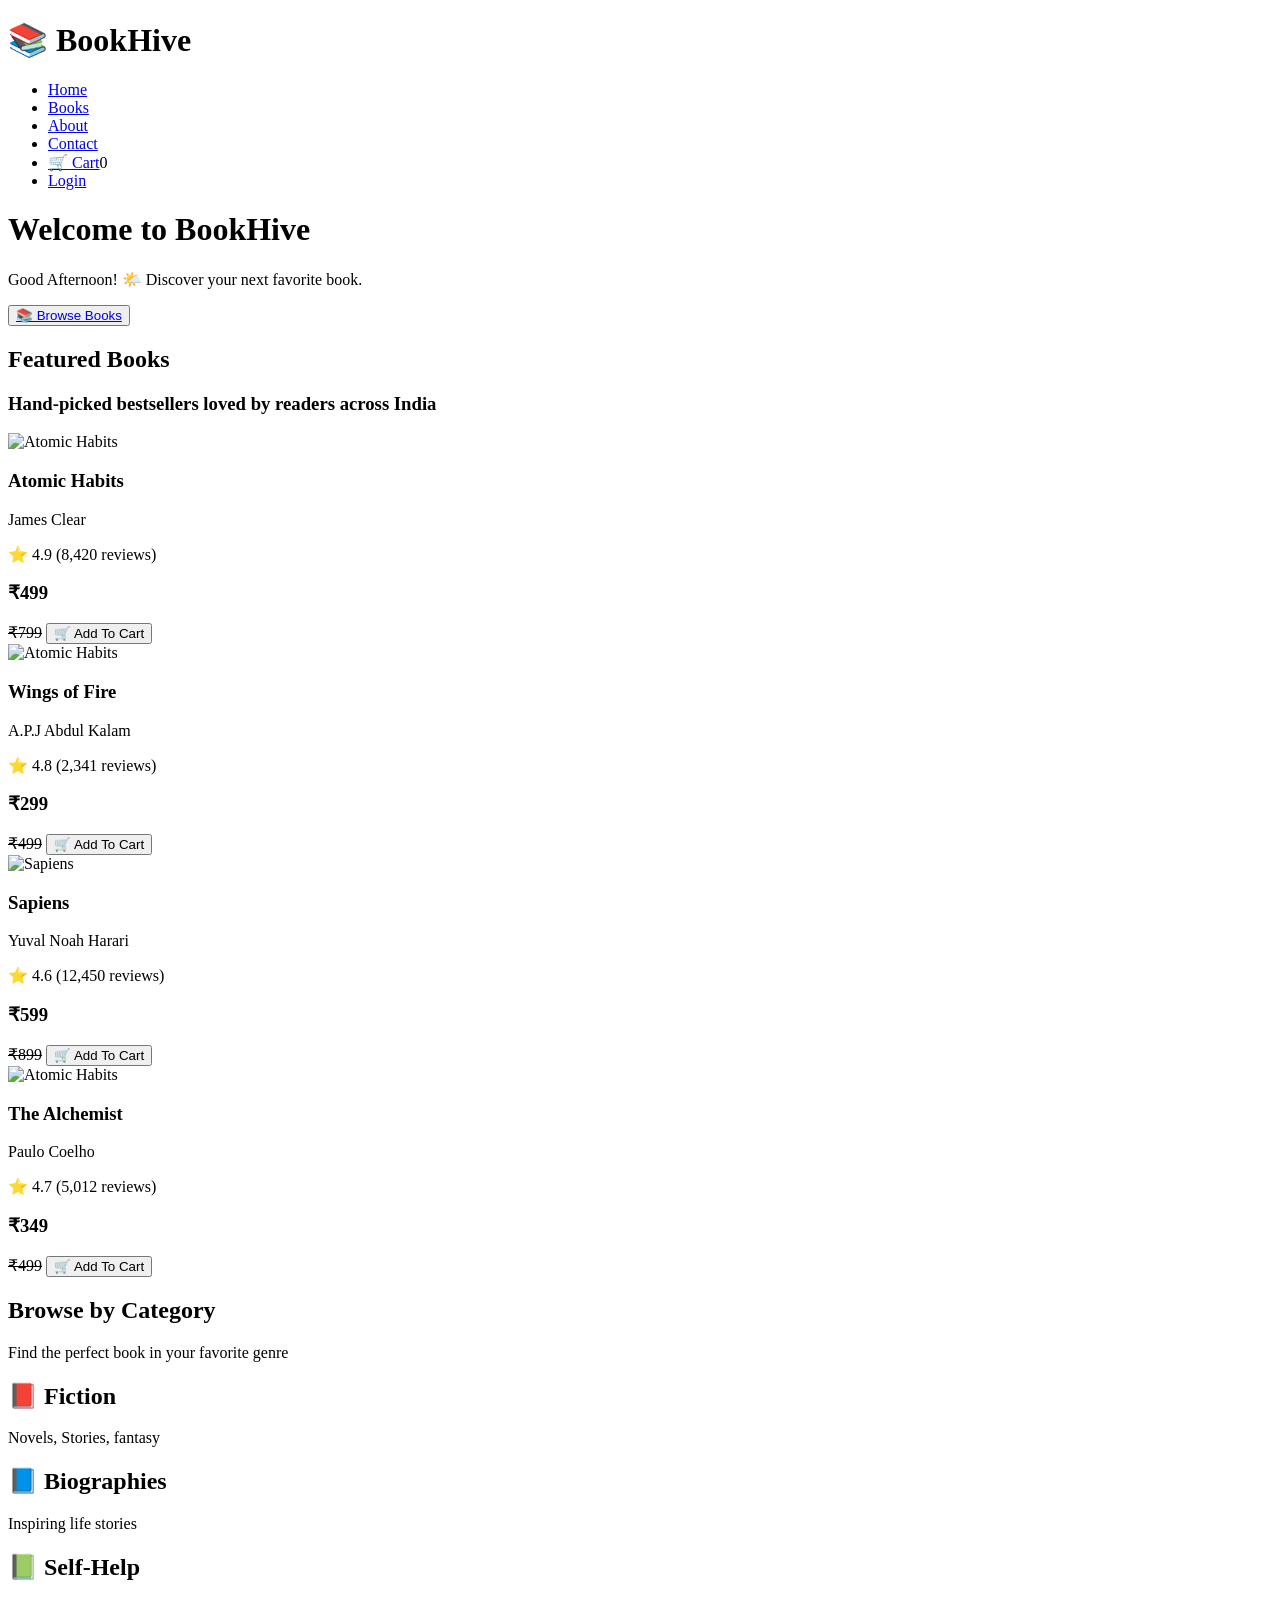
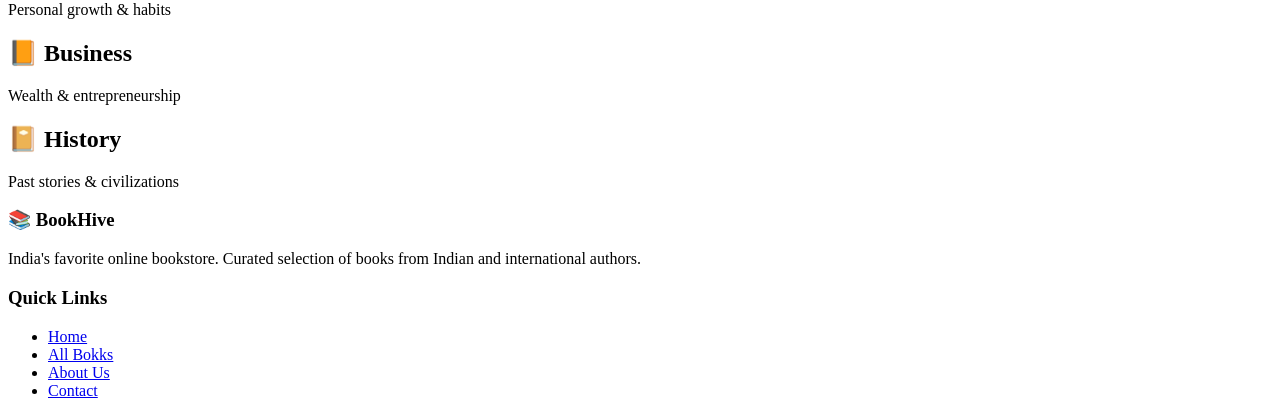
==== index.html @ 74db82c6 "Bookhive" ====
<!DOCTYPE html>
<html lang="en">
<head>
    <meta charset="UTF-8">
    <meta name="viewport" content="width=device-width, initial-scale=1.0">
    <title>Document</title>

    <link rel="stylesheet" href="style.css">
</head>
<body>
    <div class="navbar">
        <header>
    <h1>📚 BookHive</h1>
    <nav>
        <ul>
            <li><a href="#Home">Home</a></li>
            <li><a href="./books.html">Books</a></li>
            <li><a href="./about.html">About</a></li>
            <li><a href="./contact.html">Contact</a></li>
            <li><a href="./cart.html">🛒 Cart</a><span id="cart">0</span></li>
            <li><a href="./login.html">Login</a></li>
        </ul>
    </nav>
    </header>
    </div>

    <main>
        <div>
        <h1 class="mainheading">Welcome to BookHive</h1>
        <p class="mainheading">Good Afternoon! 🌤️ Discover your next favorite book.</p>
        <button class="browse"><a href="./books.html">📚 Browse Books</a></button>
        </div>

        <div class="feature">
            <h2 class="heading">Featured Books</h2>
            <h3 class="sum">Hand-picked bestsellers loved by readers across India</h3>

            <div class="AtomicHabit">
                <img src="https://images.pexels.com/photos/29280272/pexels-photo-29280272.jpeg" alt="Atomic Habits">
                <h3 class="heading">Atomic Habits</h3>
                <p class="sum">James Clear</p>
                <p class="rate">⭐ 4.9 (8,420 reviews)</p>
                <h3 class="sum">₹499</h3><del>₹799</del>
                <button class="addtocart">🛒 Add To Cart </button>
            </div>

            <div class="WingsofFire">
                <img src="https://m.media-amazon.com/images/I/71V46+-55yL._SY342_.jpg" alt="Atomic Habits">
                <h3 class="heading">Wings of Fire</h3>
                <p class="sum">A.P.J Abdul Kalam</p>
                <p class="rate">⭐ 4.8 (2,341 reviews)</p>
                <h3 class="sum">₹299</h3><del>₹499</del>
                <button class="addtocart">🛒 Add To Cart </button>
            </div>

            <div class="sapiens">
                <img src="https://images.pexels.com/photos/6543271/pexels-photo-6543271.jpeg" alt="Sapiens">
                <h3 class="heading">Sapiens</h3>
                <p class="sum">Yuval Noah Harari</p>
                <p class="rate">⭐ 4.6 (12,450 reviews)</p>
                <h3 class="sum">₹599</h3><del>₹899</del>
                <button class="addtocart">🛒 Add To Cart </button>
            </div>

            <div class="alchemist">
                <img src="https://images.pexels.com/photos/7945791/pexels-photo-7945791.jpeg" alt="Atomic Habits">
                <h3 class="heading">The Alchemist</h3>
                <p class="sum">Paulo Coelho</p>
                <p class="rate">⭐ 4.7 (5,012 reviews)</p>
                <h3 class="sum">₹349</h3><del>₹499</del>
                <button class="addtocart">🛒 Add To Cart </button>
            </div>
        </div>

        <div class="category">
            <h2 class="heading">Browse by Category</h2>
            <p class="sum">Find the perfect book in your favorite genre</p>

            <div class="cat">
                <h2 class="heading">📕 Fiction</h2>
                <p class="sum">Novels, Stories, fantasy</p>
            </div>

            <div class="cat">
                <h2 class="heading">📘 Biographies</h2>
                <p class="sum">Inspiring life stories</p>
            </div>

            <div class="cat">
                <h2 class="heading">📗 Self-Help</h2>
                <p class="sum">Personal growth & habits</p>
            </div>

            <div class="cat">
                <h2 class="heading">📙 Business</h2>
                <p class="sum">Wealth & entrepreneurship</p>
            </div>

            <div class="cat">
                <h2 class="heading">📔 History</h2>
                <p class="sum">Past stories & civilizations</p>
            </div>
        </div>

        <div class="quick">
            <div>
            <h3 class="lastheading">📚 BookHive</h3>
            <p class="lastsum">India's favorite online bookstore. Curated selection of books from Indian and international authors.</p>
            </div>

            <div>
                <h3 class="lastheading">Quick Links</h3>
                <ul>
                    <li><a href="#home">Home</a></li>
                    <li><a href="./books.html">All Bokks</a></li>
                    <li><a href="./about.html">About Us</a></li>
                    <li><a href="./contact.html">Contact</a></li>
                </ul>
            </div>
        </div>
    </main>


</body>
</html>
---- style.css ----
.feature img{
    height: 200px;
    width: 200px;
}
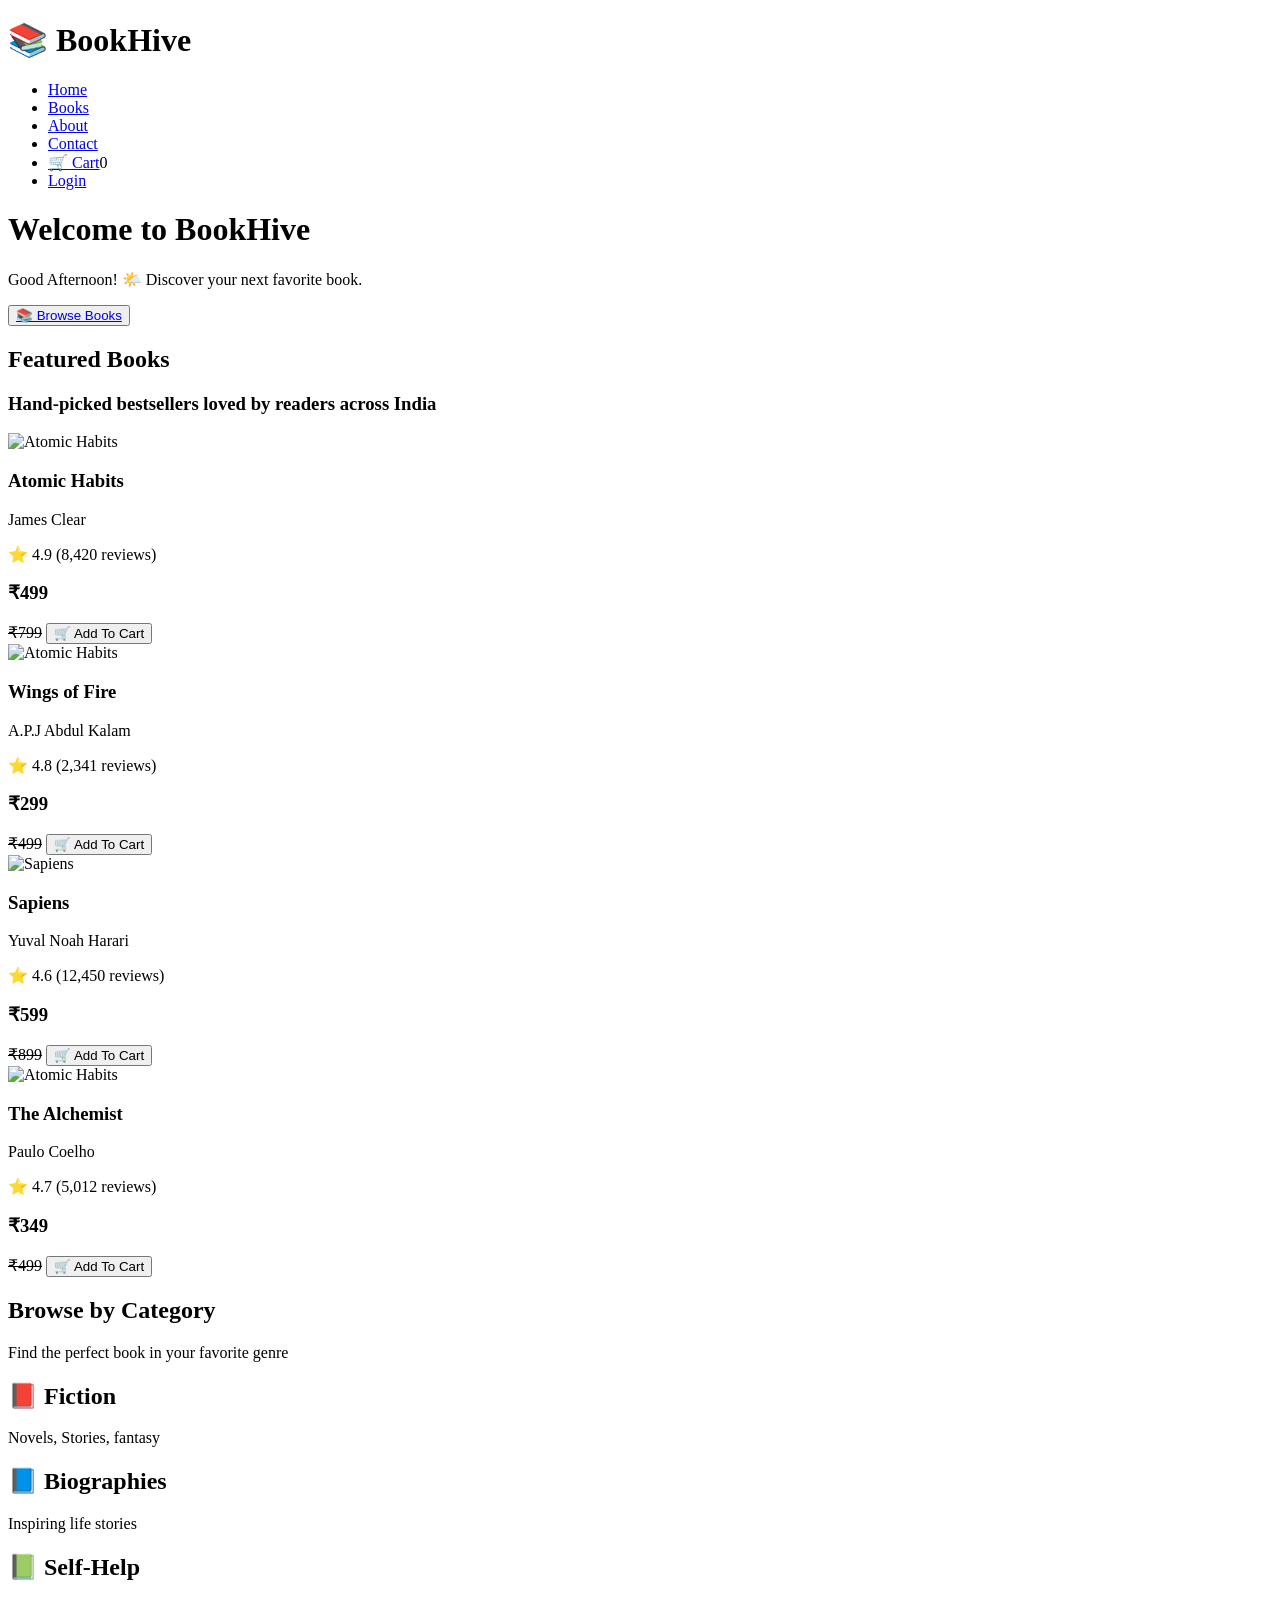
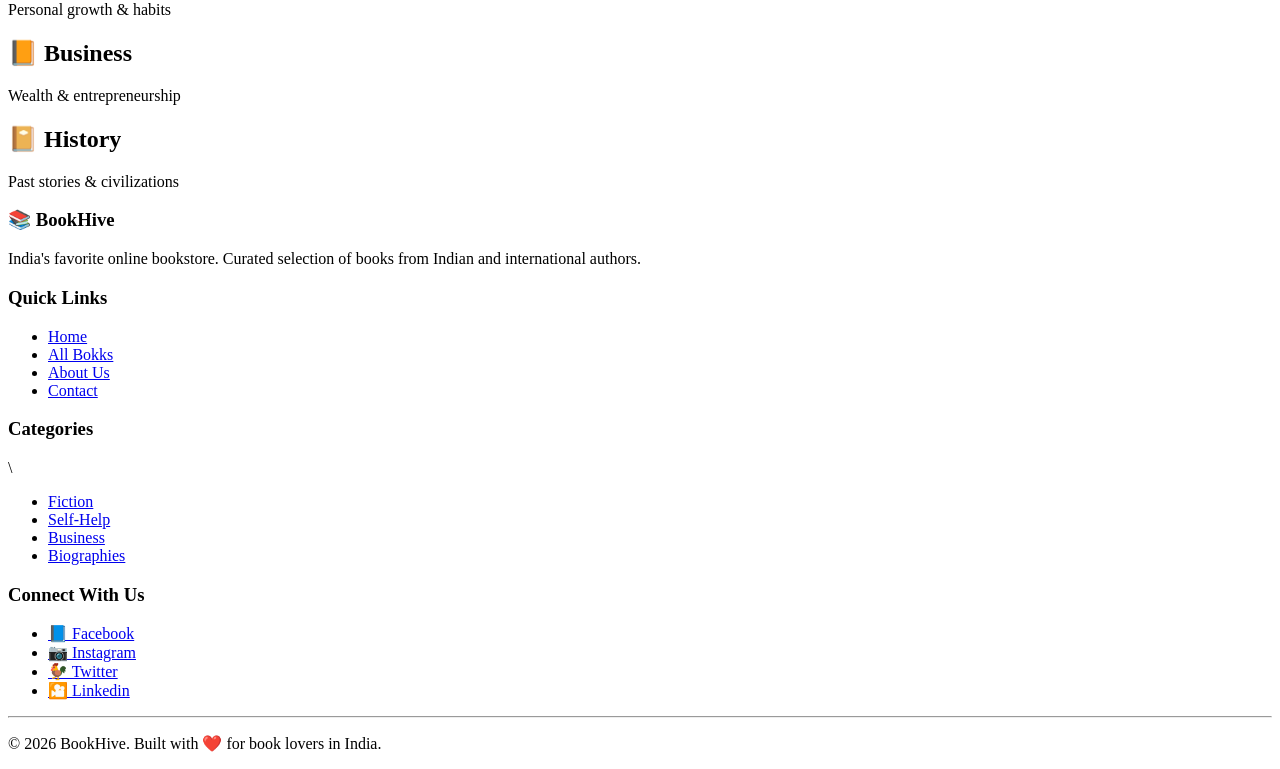
==== commit 25ee9cb5: "HTML" ====
--- a/index.html
+++ b/index.html
@@ -9,11 +9,11 @@
 </head>
 <body>
     <div class="navbar">
-        <header>
+    <header>
     <h1>📚 BookHive</h1>
     <nav>
         <ul>
-            <li><a href="#Home">Home</a></li>
+            <li><a href="./index.html">Home</a></li>
             <li><a href="./books.html">Books</a></li>
             <li><a href="./about.html">About</a></li>
             <li><a href="./contact.html">Contact</a></li>
@@ -25,7 +25,8 @@
     </div>
 
     <main>
-        <div>
+        <div class="half">
+        <div class="book1">
         <h1 class="mainheading">Welcome to BookHive</h1>
         <p class="mainheading">Good Afternoon! 🌤️ Discover your next favorite book.</p>
         <button class="browse"><a href="./books.html">📚 Browse Books</a></button>
@@ -105,20 +106,46 @@
         <div class="quick">
             <div>
             <h3 class="lastheading">📚 BookHive</h3>
-            <p class="lastsum">India's favorite online bookstore. Curated selection of books from Indian and international authors.</p>
+            <p class="mainheading">India's favorite online bookstore. Curated selection of books from Indian and international authors.</p>
             </div>
 
             <div>
                 <h3 class="lastheading">Quick Links</h3>
-                <ul>
-                    <li><a href="#home">Home</a></li>
+                <ul class="mainheading">
+                    <li><a href="./index.html">Home</a></li>
                     <li><a href="./books.html">All Bokks</a></li>
                     <li><a href="./about.html">About Us</a></li>
                     <li><a href="./contact.html">Contact</a></li>
                 </ul>
             </div>
+
+            <div>
+                <h3 class="lastheading">Categories</h3>\
+                <ul class="mainheading">
+                    <li><a href="./books.html">Fiction</a></li>
+                    <li><a href="./books.html">Self-Help</a></li>
+                    <li><a href="./books.html">Business</a></li>
+                    <li><a href="./books.html">Biographies</a></li>
+                </ul>
+            </div>
+
+            <div class="socialmedia">
+                <h3 class="lastheading">Connect With Us</h3>
+                <ul class="mainheading">
+                    <li><a href="#home">📘 Facebook</a></li>
+                    <li><a href="#home">📷 Instagram</a></li>
+                    <li><a href="#home">🐓 Twitter</a></li>
+                    <li><a href="#home">🎦 Linkedin</a></li>
+                </ul>
+            </div>
+        </div>
         </div>
     </main>
+
+    <hr>
+    <footer>
+       <p class="mainheading">&copy; 2026 BookHive. Built with ❤️ for book lovers in India.</p>
+    </footer>
 
 
 </body>
--- a/style.css
+++ b/style.css
@@ -1,4 +1,9 @@
 .feature img{
     height: 200px;
     width: 200px;
+}
+
+.searchbooks img{
+    height: 200px;
+    width: 200px;
 }
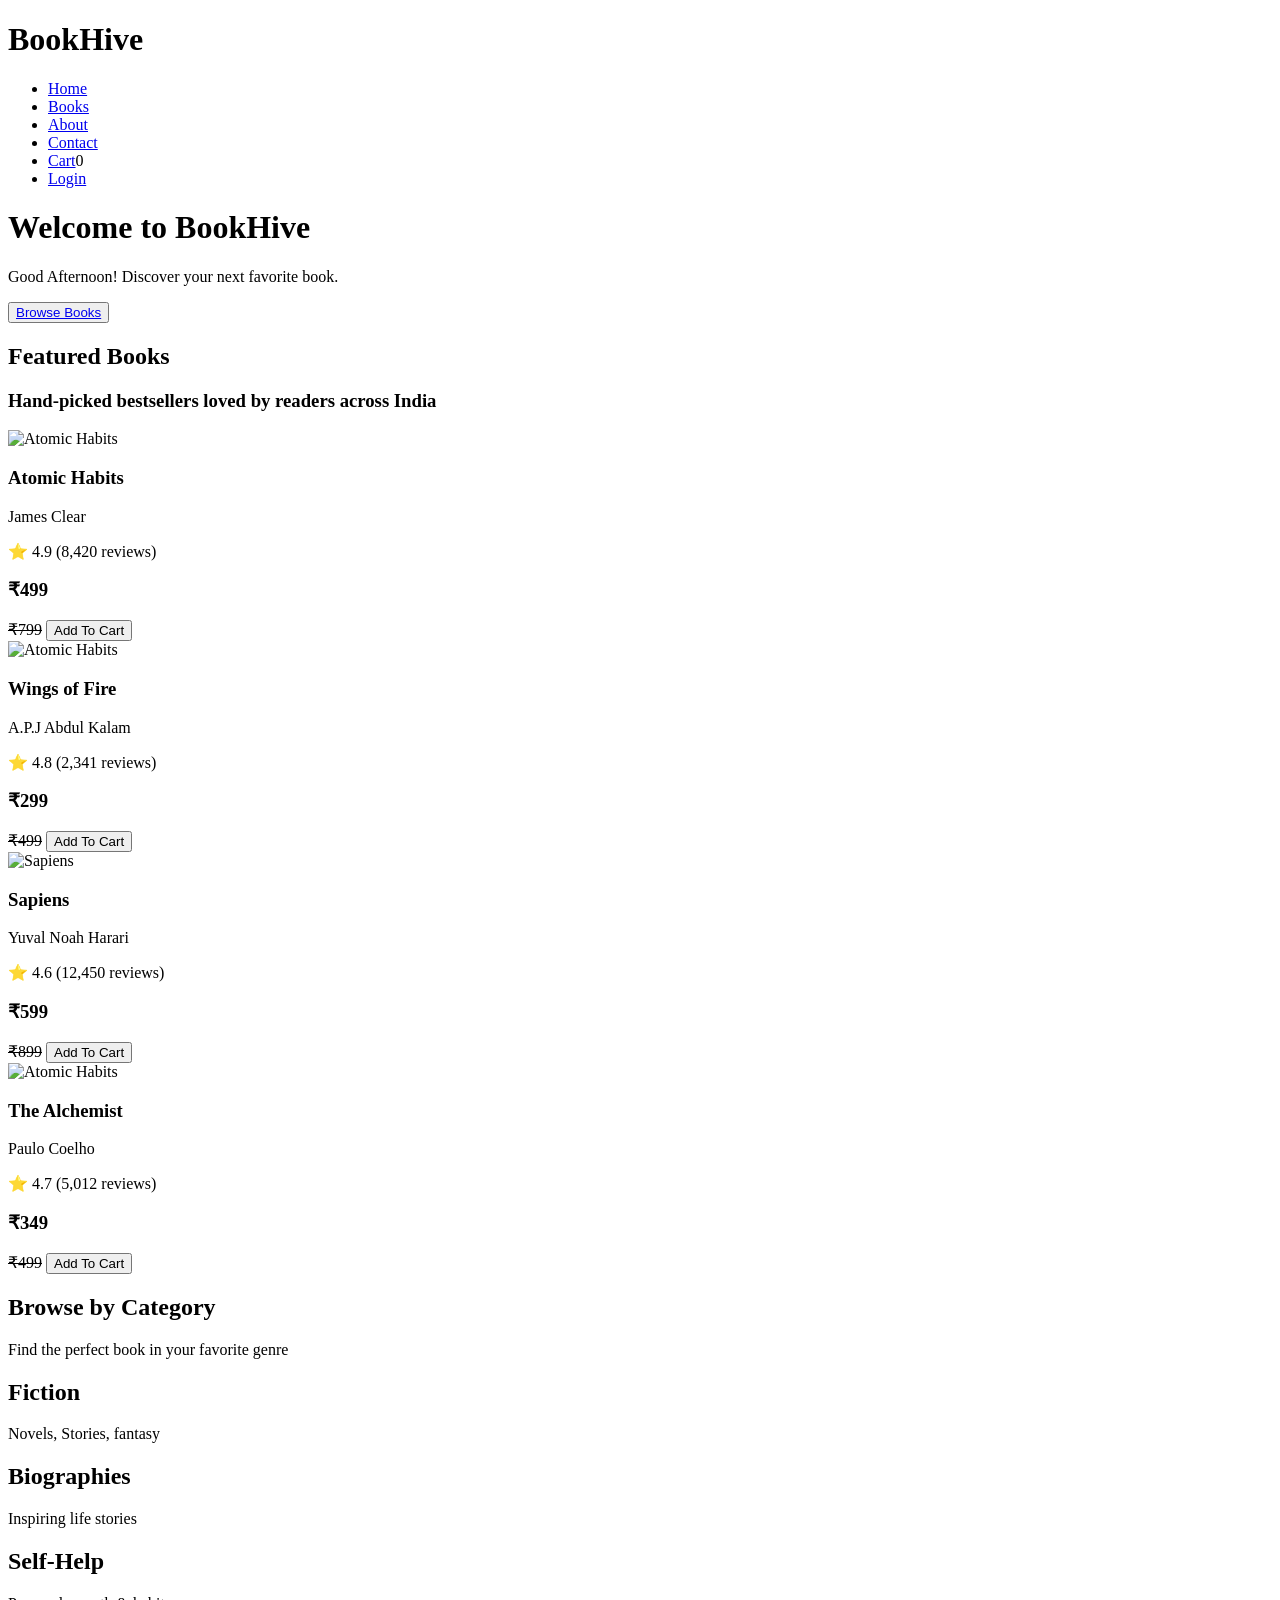
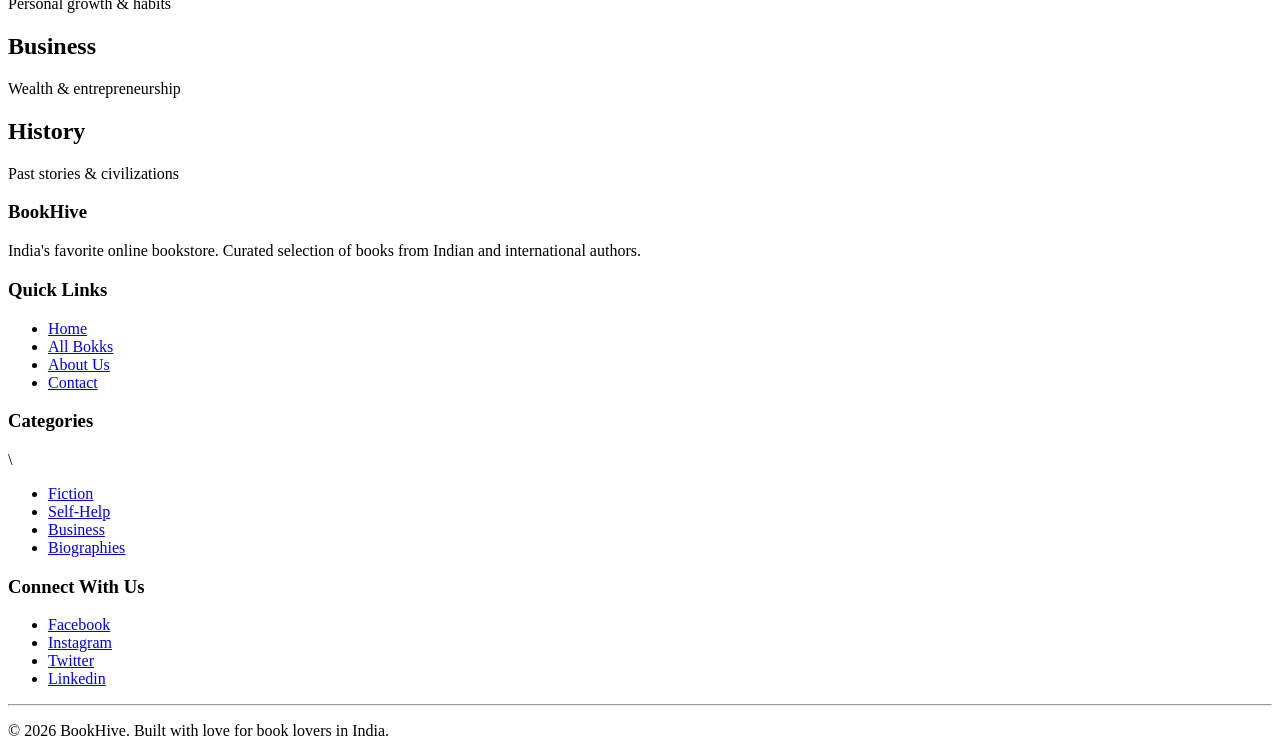
==== commit bbe967e3: "HTML" ====
--- a/index.html
+++ b/index.html
@@ -10,14 +10,14 @@
 <body>
     <div class="navbar">
     <header>
-    <h1>📚 BookHive</h1>
+    <h1>BookHive</h1>
     <nav>
         <ul>
             <li><a href="./index.html">Home</a></li>
             <li><a href="./books.html">Books</a></li>
             <li><a href="./about.html">About</a></li>
             <li><a href="./contact.html">Contact</a></li>
-            <li><a href="./cart.html">🛒 Cart</a><span id="cart">0</span></li>
+            <li><a href="./cart.html">Cart</a><span id="cart">0</span></li>
             <li><a href="./login.html">Login</a></li>
         </ul>
     </nav>
@@ -28,8 +28,8 @@
         <div class="half">
         <div class="book1">
         <h1 class="mainheading">Welcome to BookHive</h1>
-        <p class="mainheading">Good Afternoon! 🌤️ Discover your next favorite book.</p>
-        <button class="browse"><a href="./books.html">📚 Browse Books</a></button>
+        <p class="mainheading">Good Afternoon! Discover your next favorite book.</p>
+        <button class="browse"><a href="./books.html">Browse Books</a></button>
         </div>
 
         <div class="feature">
@@ -42,7 +42,7 @@
                 <p class="sum">James Clear</p>
                 <p class="rate">⭐ 4.9 (8,420 reviews)</p>
                 <h3 class="sum">₹499</h3><del>₹799</del>
-                <button class="addtocart">🛒 Add To Cart </button>
+                <button class="addtocart">Add To Cart </button>
             </div>
 
             <div class="WingsofFire">
@@ -51,7 +51,7 @@
                 <p class="sum">A.P.J Abdul Kalam</p>
                 <p class="rate">⭐ 4.8 (2,341 reviews)</p>
                 <h3 class="sum">₹299</h3><del>₹499</del>
-                <button class="addtocart">🛒 Add To Cart </button>
+                <button class="addtocart">Add To Cart </button>
             </div>
 
             <div class="sapiens">
@@ -60,7 +60,7 @@
                 <p class="sum">Yuval Noah Harari</p>
                 <p class="rate">⭐ 4.6 (12,450 reviews)</p>
                 <h3 class="sum">₹599</h3><del>₹899</del>
-                <button class="addtocart">🛒 Add To Cart </button>
+                <button class="addtocart">Add To Cart </button>
             </div>
 
             <div class="alchemist">
@@ -69,7 +69,7 @@
                 <p class="sum">Paulo Coelho</p>
                 <p class="rate">⭐ 4.7 (5,012 reviews)</p>
                 <h3 class="sum">₹349</h3><del>₹499</del>
-                <button class="addtocart">🛒 Add To Cart </button>
+                <button class="addtocart">Add To Cart </button>
             </div>
         </div>
 
@@ -78,34 +78,34 @@
             <p class="sum">Find the perfect book in your favorite genre</p>
 
             <div class="cat">
-                <h2 class="heading">📕 Fiction</h2>
+                <h2 class="heading">Fiction</h2>
                 <p class="sum">Novels, Stories, fantasy</p>
             </div>
 
             <div class="cat">
-                <h2 class="heading">📘 Biographies</h2>
+                <h2 class="heading">Biographies</h2>
                 <p class="sum">Inspiring life stories</p>
             </div>
 
             <div class="cat">
-                <h2 class="heading">📗 Self-Help</h2>
+                <h2 class="heading">Self-Help</h2>
                 <p class="sum">Personal growth & habits</p>
             </div>
 
             <div class="cat">
-                <h2 class="heading">📙 Business</h2>
+                <h2 class="heading">Business</h2>
                 <p class="sum">Wealth & entrepreneurship</p>
             </div>
 
             <div class="cat">
-                <h2 class="heading">📔 History</h2>
+                <h2 class="heading">History</h2>
                 <p class="sum">Past stories & civilizations</p>
             </div>
         </div>
 
         <div class="quick">
             <div>
-            <h3 class="lastheading">📚 BookHive</h3>
+            <h3 class="lastheading">BookHive</h3>
             <p class="mainheading">India's favorite online bookstore. Curated selection of books from Indian and international authors.</p>
             </div>
 
@@ -132,10 +132,10 @@
             <div class="socialmedia">
                 <h3 class="lastheading">Connect With Us</h3>
                 <ul class="mainheading">
-                    <li><a href="#home">📘 Facebook</a></li>
-                    <li><a href="#home">📷 Instagram</a></li>
-                    <li><a href="#home">🐓 Twitter</a></li>
-                    <li><a href="#home">🎦 Linkedin</a></li>
+                    <li><a href="./index.html">Facebook</a></li>
+                    <li><a href="./index.html">Instagram</a></li>
+                    <li><a href="./index.html">Twitter</a></li>
+                    <li><a href="./index.html">Linkedin</a></li>
                 </ul>
             </div>
         </div>
@@ -144,7 +144,7 @@
 
     <hr>
     <footer>
-       <p class="mainheading">&copy; 2026 BookHive. Built with ❤️ for book lovers in India.</p>
+       <p class="mainheading">&copy; 2026 BookHive. Built with love for book lovers in India.</p>
     </footer>
 
 
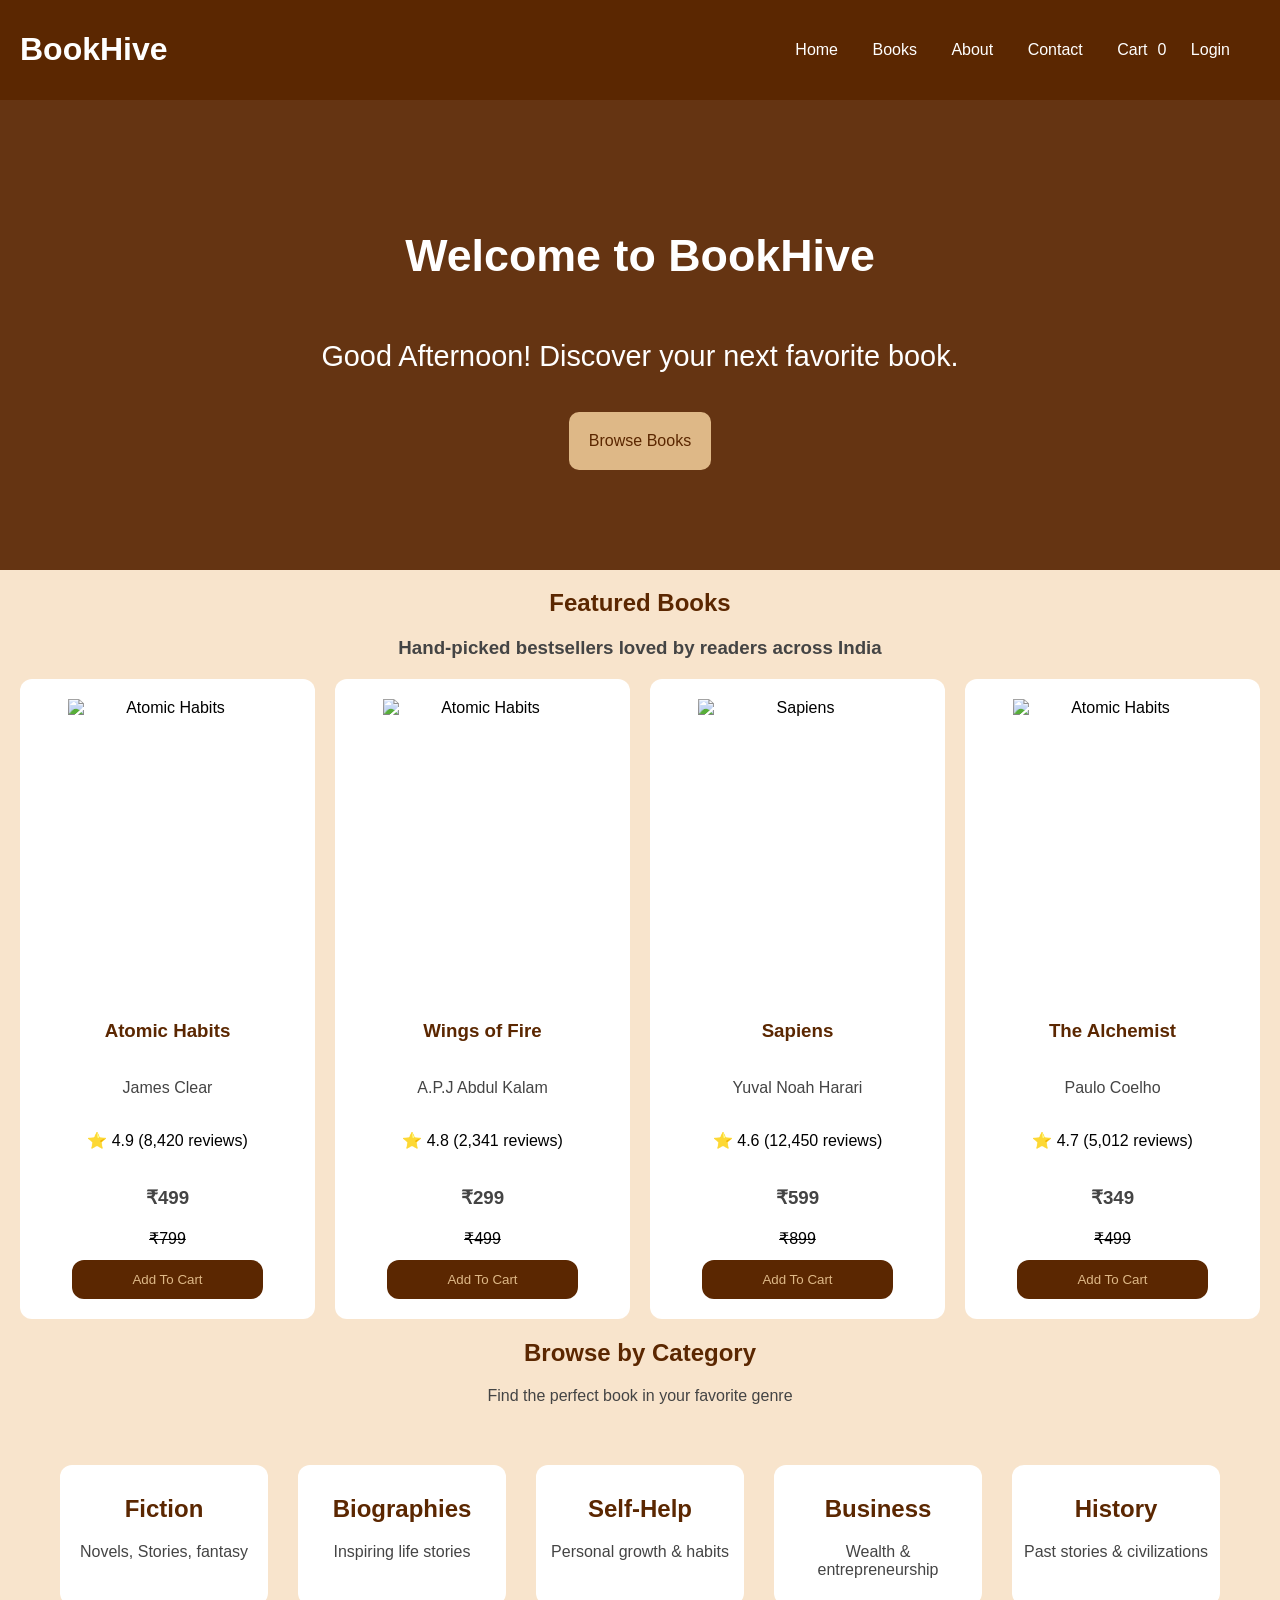
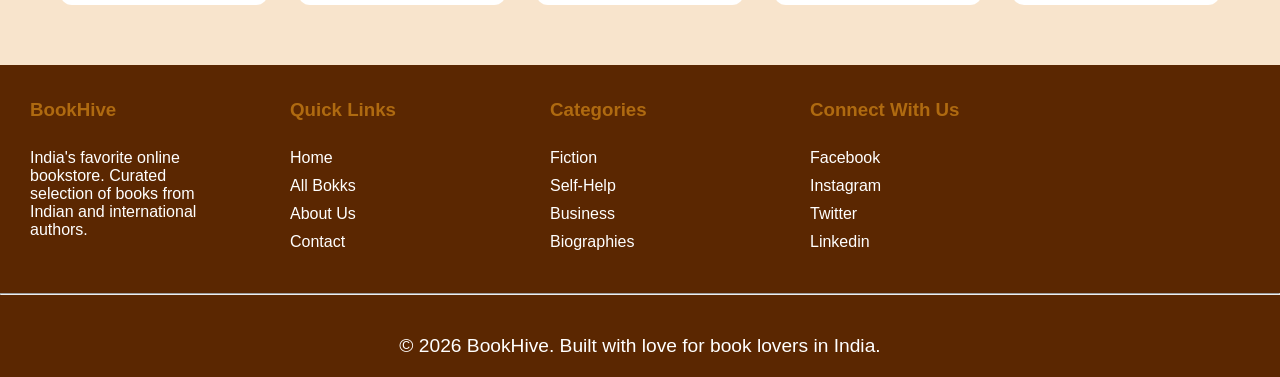
==== commit fa4e539f: "index.html decorated" ====
--- a/index.html
+++ b/index.html
@@ -12,14 +12,12 @@
     <header>
     <h1>BookHive</h1>
     <nav>
-        <ul>
-            <li><a href="./index.html">Home</a></li>
-            <li><a href="./books.html">Books</a></li>
-            <li><a href="./about.html">About</a></li>
-            <li><a href="./contact.html">Contact</a></li>
-            <li><a href="./cart.html">Cart</a><span id="cart">0</span></li>
-            <li><a href="./login.html">Login</a></li>
-        </ul>
+        <a href="./index.html">Home</a>
+            <a href="./books.html">Books</a>
+            <a href="./about.html">About</a>
+            <a href="./contact.html">Contact</a>
+            <a href="./cart.html">Cart</a><span id="cart">0</span>
+            <a href="./login.html">Login</a>
     </nav>
     </header>
     </div>
@@ -27,16 +25,16 @@
     <main>
         <div class="half">
         <div class="book1">
-        <h1 class="mainheading">Welcome to BookHive</h1>
-        <p class="mainheading">Good Afternoon! Discover your next favorite book.</p>
-        <button class="browse"><a href="./books.html">Browse Books</a></button>
+        <h1 id="mainheading">Welcome to BookHive</h1>
+        <p class="subheading">Good Afternoon! Discover your next favorite book.</p>
+        <a href="./books.html" class="browse">Browse Books</a>
         </div>
 
-        <div class="feature">
+        
             <h2 class="heading">Featured Books</h2>
             <h3 class="sum">Hand-picked bestsellers loved by readers across India</h3>
-
-            <div class="AtomicHabit">
+            <div class="feature">
+                <div class="book-card">
                 <img src="https://images.pexels.com/photos/29280272/pexels-photo-29280272.jpeg" alt="Atomic Habits">
                 <h3 class="heading">Atomic Habits</h3>
                 <p class="sum">James Clear</p>
@@ -45,7 +43,7 @@
                 <button class="addtocart">Add To Cart </button>
             </div>
 
-            <div class="WingsofFire">
+            <div class="book-card">
                 <img src="https://m.media-amazon.com/images/I/71V46+-55yL._SY342_.jpg" alt="Atomic Habits">
                 <h3 class="heading">Wings of Fire</h3>
                 <p class="sum">A.P.J Abdul Kalam</p>
@@ -54,7 +52,7 @@
                 <button class="addtocart">Add To Cart </button>
             </div>
 
-            <div class="sapiens">
+            <div class="book-card">
                 <img src="https://images.pexels.com/photos/6543271/pexels-photo-6543271.jpeg" alt="Sapiens">
                 <h3 class="heading">Sapiens</h3>
                 <p class="sum">Yuval Noah Harari</p>
@@ -63,7 +61,7 @@
                 <button class="addtocart">Add To Cart </button>
             </div>
 
-            <div class="alchemist">
+            <div class="book-card">
                 <img src="https://images.pexels.com/photos/7945791/pexels-photo-7945791.jpeg" alt="Atomic Habits">
                 <h3 class="heading">The Alchemist</h3>
                 <p class="sum">Paulo Coelho</p>
@@ -71,11 +69,14 @@
                 <h3 class="sum">₹349</h3><del>₹499</del>
                 <button class="addtocart">Add To Cart </button>
             </div>
-        </div>
+            </div>
+            
+        
+            <h2 class="heading">Browse by Category</h2>
+            <p class="sum">Find the perfect book in your favorite genre</p>
 
         <div class="category">
-            <h2 class="heading">Browse by Category</h2>
-            <p class="sum">Find the perfect book in your favorite genre</p>
+            
 
             <div class="cat">
                 <h2 class="heading">Fiction</h2>
@@ -102,51 +103,44 @@
                 <p class="sum">Past stories & civilizations</p>
             </div>
         </div>
+        </main>
 
+        <footer>
         <div class="quick">
-            <div>
+            <div class="links">
             <h3 class="lastheading">BookHive</h3>
             <p class="mainheading">India's favorite online bookstore. Curated selection of books from Indian and international authors.</p>
             </div>
 
-            <div>
+            <div class="links">
                 <h3 class="lastheading">Quick Links</h3>
-                <ul class="mainheading">
-                    <li><a href="./index.html">Home</a></li>
-                    <li><a href="./books.html">All Bokks</a></li>
-                    <li><a href="./about.html">About Us</a></li>
-                    <li><a href="./contact.html">Contact</a></li>
-                </ul>
+                    <a href="./index.html">Home</a>
+                    <a href="./books.html">All Bokks</a>
+                    <a href="./about.html">About Us</a>
+                    <a href="./contact.html">Contact</a>
+                
             </div>
 
-            <div>
-                <h3 class="lastheading">Categories</h3>\
-                <ul class="mainheading">
-                    <li><a href="./books.html">Fiction</a></li>
-                    <li><a href="./books.html">Self-Help</a></li>
-                    <li><a href="./books.html">Business</a></li>
-                    <li><a href="./books.html">Biographies</a></li>
-                </ul>
+            <div class="links">
+                <h3 class="lastheading">Categories</h3>
+                    <a href="./books.html">Fiction</a>
+                    <a href="./books.html">Self-Help</a>
+                    <a href="./books.html">Business</a>
+                    <a href="./books.html">Biographies</a>
             </div>
 
-            <div class="socialmedia">
+            <div class="links">
                 <h3 class="lastheading">Connect With Us</h3>
-                <ul class="mainheading">
-                    <li><a href="./index.html">Facebook</a></li>
-                    <li><a href="./index.html">Instagram</a></li>
-                    <li><a href="./index.html">Twitter</a></li>
-                    <li><a href="./index.html">Linkedin</a></li>
-                </ul>
+                    <a href="./index.html">Facebook</a>
+                    <a href="./index.html">Instagram</a>
+                    <a href="./index.html">Twitter</a>
+                    <a href="./index.html">Linkedin</a>
             </div>
         </div>
         </div>
-    </main>
-
+    
     <hr>
-    <footer>
-       <p class="mainheading">&copy; 2026 BookHive. Built with love for book lovers in India.</p>
-    </footer>
-
-
+       <p class="copyright">&copy; 2026 BookHive. Built with love for book lovers in India.</p>
+</footer>
 </body>
 </html>
--- a/style.css
+++ b/style.css
@@ -1,8 +1,206 @@
-.feature img{
-    height: 200px;
+body{
+    background-color:rgb(248, 228, 204);
+    margin: 0;
+    font-family: Arial, Helvetica, sans-serif;
+}
+
+header{
+    /* border: 1px solid black; */
+    display: flex;
+    justify-content: space-between;
+    align-items: center;
+    padding: 10px 20px;
+    background-color: rgb(91, 39, 1);
+    color: white;
+    flex-wrap: wrap;
+}
+
+.navbar a{
+    text-decoration: none;
+    color: white;
+    /* border: 1px solid blue; */
+    margin-left: 10px;
+    padding: 10px;
+}
+nav{
+    margin: 20px;
+}
+
+nav a:hover{
+    color:rgb(91, 39, 1);
+    background-color: burlywood;
+    border-radius: 12px;
+
+}
+
+.book1{
+    display: flex;
+    flex-wrap: wrap;
+    background-color:rgb(101, 52, 18) ;
+    color: white;
+    text-align: center;
+    align-items: center;
+    justify-content: center;
+    padding: 100px 200px;
+    flex-direction: column;
+}
+
+#mainheading {
+    font-size: 2.8rem;
+}
+.subheading{
+    font-size: 1.8rem;
+}
+.browse {
+    background-color: bisque;
+    text-decoration: none;
+    color:rgb(91, 39, 1);
+    background-color: burlywood;
+    padding: 20px;
+    /* border: 1px solid blue; */
+    border-radius: 10px;
+    margin-top: 10px;
+    
+}
+
+.browse:hover{
+    background-color: rgb(193, 123, 73);
+    color: rgb(255, 255, 255);
+    transform: scale(1.10);
+    transition: 0.5s;
+}
+
+.heading{
+    text-align: center;
+    color: rgb(91, 39, 1);
+}
+
+.sum{
+    text-align: center;
+    color:#444 ;
+}
+.feature{
+    /* border:1px solid blue; */
+    display: grid;
+    text-align: center;
+    grid-template-columns: repeat(4,1fr);
+    gap: 20px;
+    margin: 20px;
+   
+}
+
+.book-card{
+    background-color: white;
+    display: flex;
+    flex-direction: column;
+    align-items: center;
+    justify-content: space-between;
+    padding: 20px;
+    height: 600px;
+    border-radius: 12px;
+    flex-wrap: wrap;
+}
+
+.book-card:hover{
+    transform: scale(1.05);
+    transition: 0.3s;
+}
+.book-card img{
+    height: 300px;
     width: 200px;
-}
-
+    object-fit: cover;
+}
+
+.addtocart{
+    background-color:rgb(91, 39, 1);
+    color: burlywood;
+    border: none;
+    padding: 12px 60px;
+    border-radius: 12px;
+    margin-top: 10px;
+}
+
+.addtocart:hover{
+    background-color: burlywood;
+    color:rgb(91, 39, 1);
+    transition: 0.2s;
+
+}
+
+
+.category{
+    display: grid;
+    grid-template-columns: repeat(5,1fr);
+    margin: 50px;
+    gap: 20px;
+    justify-content: center;
+    padding: 5px;
+    /* border: 1px solid black; */
+}
+.cat{
+    background-color: white;
+    margin: 5px;
+    border-radius: 12px;
+    padding: 10px;
+    
+}
+
+.cat:hover{
+    background-color: burlywood;
+    color:rgb(91, 39, 1);
+    transform: scale(1.10);
+    transition: 0.2s;
+}
+
+.quick{
+    background-color:rgb(91, 39, 1) ;
+    display: flex;
+    flex-wrap: wrap;
+}
+
+.links{
+    /* border: 1px solid blue; */
+    padding: 10px;
+    width: 200px;
+    margin: 20px;
+    margin-top: 5px;
+    display: flex;
+    flex-direction: column;
+    gap: 10px;
+    text-align: left;
+}
+.links h3{
+    color: rgb(175, 106, 16);
+}
+.links p{
+    color: white;
+    /* border: 1px solid blue; */
+    margin-top: 0;
+}
+.links a{
+    text-decoration: none;
+    color: white;
+}
+
+.links a:hover{
+    color: rgb(175, 106, 16);
+}
+
+footer {
+    background-color:rgb(91, 39, 1) ;
+    text-align: center;
+    color: white;
+}
+footer hr{
+    color: rgb(179, 177, 173);
+}
+
+.copyright{
+    /* border: 1px solid blue; */
+    padding: 20px;
+    font-size: 1.2rem;
+    margin-bottom: 0;
+}
 .searchbooks img{
     height: 200px;
     width: 200px;
